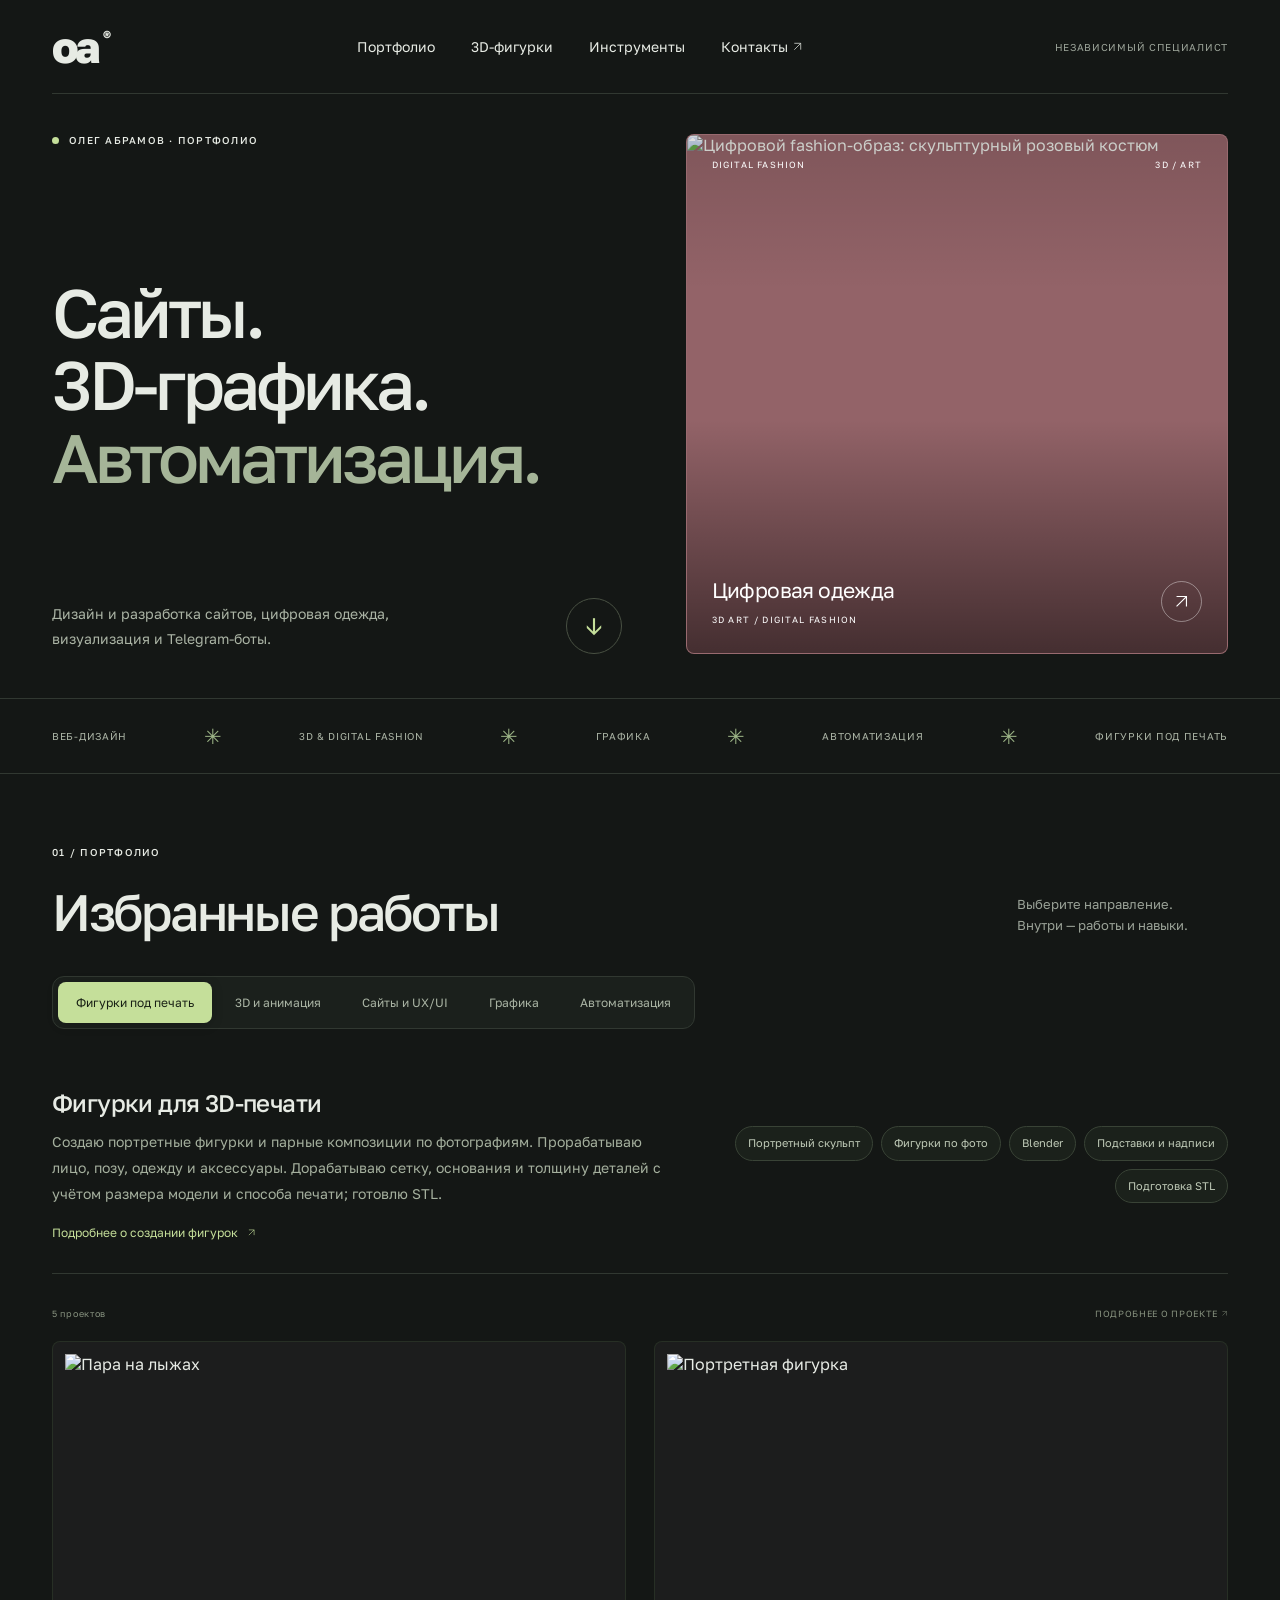
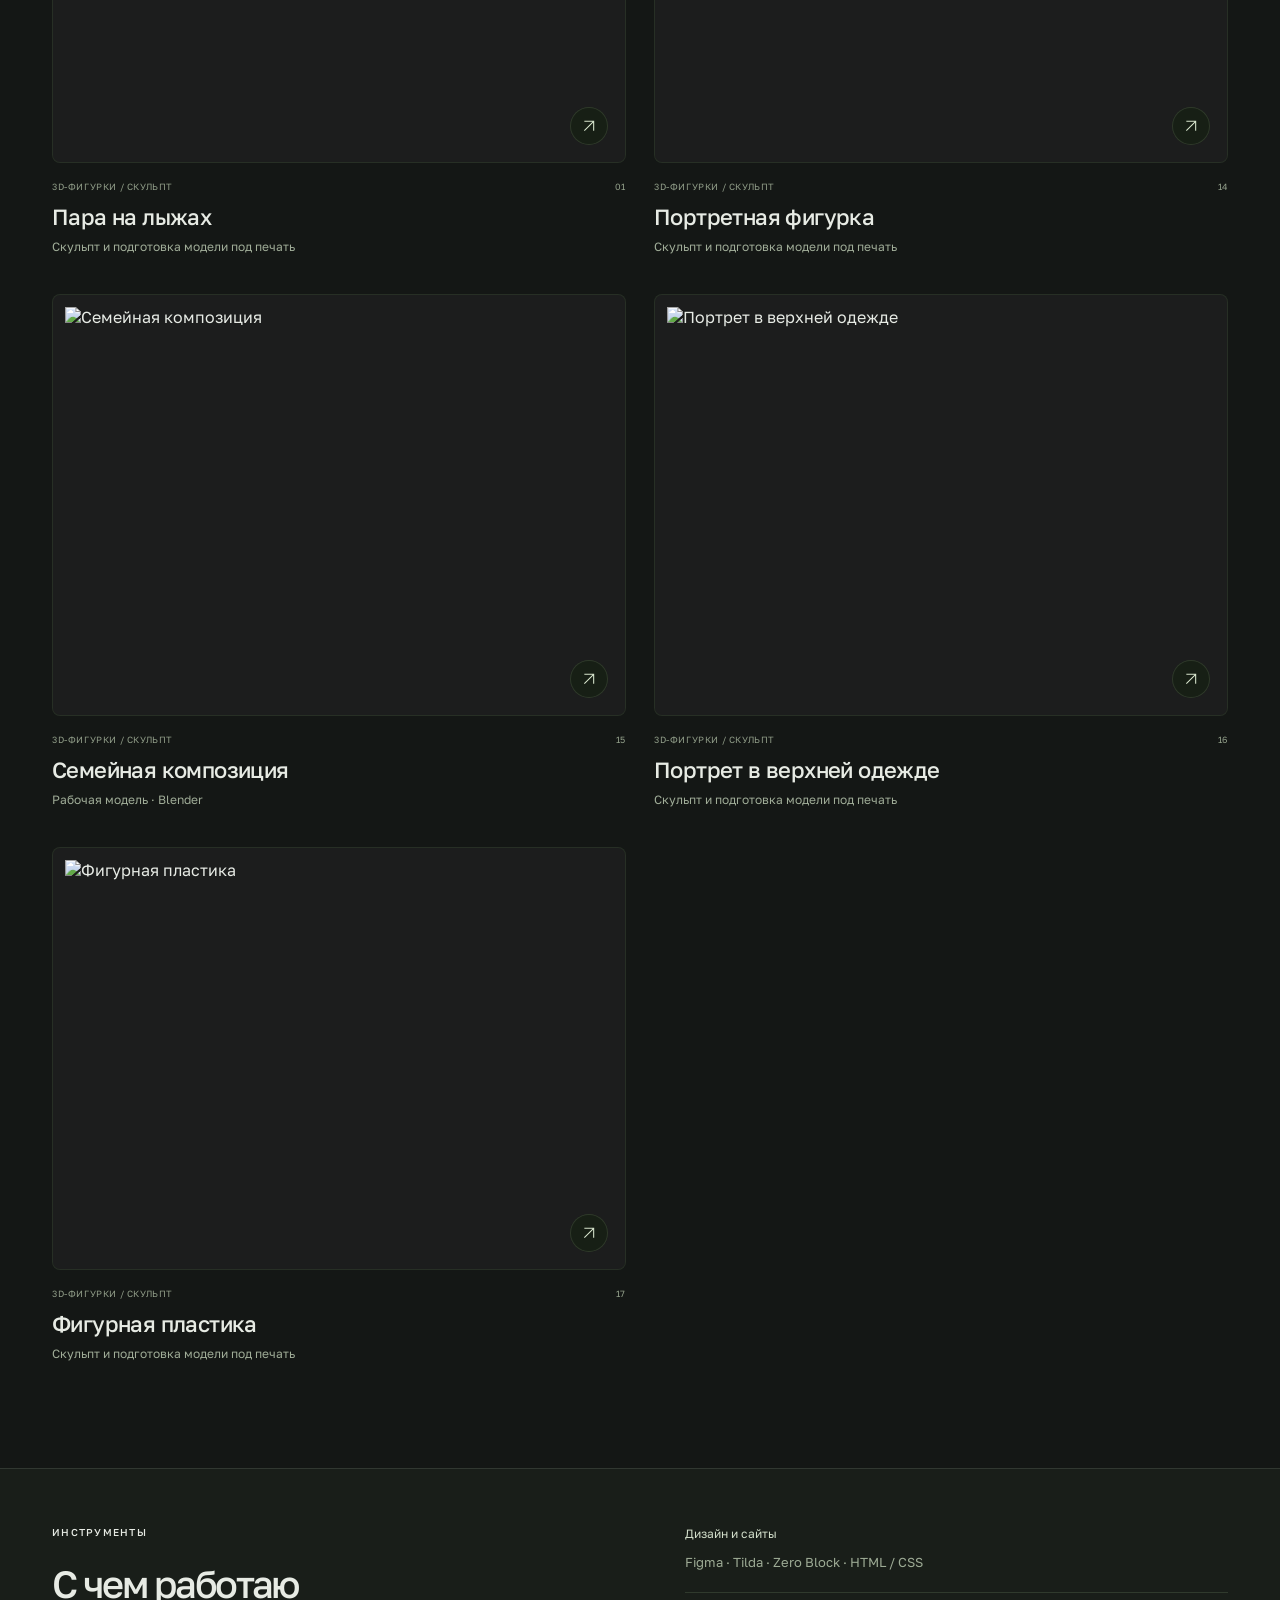
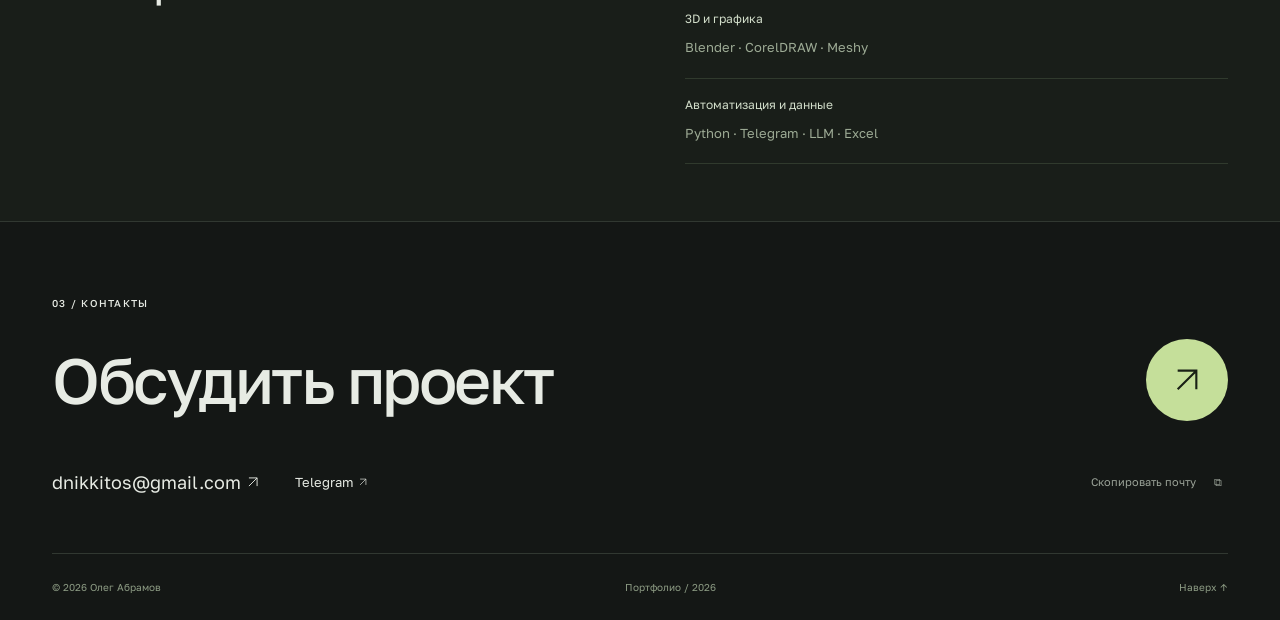
==== index.html @ 455dd344 "Publish clean portfolio with separate discipline tabs" ====
<!doctype html><html lang="ru"><head><meta charset="utf-8"><meta name="viewport" content="width=device-width, initial-scale=1"><meta name="description" content="Портфолио Олега Абрамова: сайты, 3D-визуализация, цифровая одежда, графика, автоматизация и автоматизация."><meta name="theme-color" content="#141715"><title>Олег Абрамов — дизайн, 3D и разработка</title><link rel="icon" href="favicon.svg"><link rel="stylesheet" href="style.css"><script src="projects.js" defer></script><script src="app.js" defer></script></head><body>
<header class="header wrap"><a class="brand" href="#" aria-label="На главную">oa<span>®</span></a><nav aria-label="Главная навигация"><a href="#work">Портфолио</a><a href="figurines.html">3D-фигурки</a><a href="#about" class="nav-tools">Инструменты</a><a href="#contact">Контакты <span>↗</span></a></nav><span class="header-note">НЕЗАВИСИМЫЙ СПЕЦИАЛИСТ</span></header>
<main><section class="hero wrap"><div class="hero-copy"><p class="eyebrow"><span class="dot"></span> ОЛЕГ АБРАМОВ · ПОРТФОЛИО</p><h1>Сайты.<br>3D-графика.<br><span>Автоматизация.</span></h1><div class="hero-bottom"><p>Дизайн и разработка сайтов, цифровая одежда,<br>визуализация и Telegram-боты.</p><a class="round-link" href="#work" aria-label="Перейти к работам">↓</a></div></div><a class="hero-art" href="#work" aria-label="Посмотреть 3D-проекты"><img src="assets/059_8AD25FE9-8E2F-4C19-8.webp" alt="Цифровой fashion-образ: скульптурный розовый костюм" fetchpriority="high"><span class="hero-top">DIGITAL FASHION <b>3D / ART</b></span><span class="hero-caption"><span>Цифровая одежда<small>3D ART / DIGITAL FASHION</small></span><span class="arrow-circle">↗</span></span></a></section>
<div class="disciplines"><div class="wrap discipline-inner"><span>ВЕБ-ДИЗАЙН</span><i>✳</i><span>3D & DIGITAL FASHION</span><i>✳</i><span>ГРАФИКА</span><i>✳</i><span>АВТОМАТИЗАЦИЯ</span><i>✳</i><span>ФИГУРКИ ПОД ПЕЧАТЬ</span></div></div>
<section class="work wrap" id="work"><div class="section-head"><div><p class="eyebrow">01 / ПОРТФОЛИО</p><h2>Избранные работы</h2></div><p class="section-note">Выберите направление.<br>Внутри — работы и навыки.</p></div><div class="filters" role="tablist" aria-label="Направления портфолио"><button id="tab-print" role="tab" aria-controls="portfolio-panel" class="active" data-filter="print" aria-selected="true" tabindex="0">Фигурки под печать</button><button id="tab-3d" role="tab" aria-controls="portfolio-panel" class="" data-filter="3d" aria-selected="false" tabindex="-1">3D и анимация</button><button id="tab-web" role="tab" aria-controls="portfolio-panel" class="" data-filter="web" aria-selected="false" tabindex="-1">Сайты и UX/UI</button><button id="tab-graphic" role="tab" aria-controls="portfolio-panel" class="" data-filter="graphic" aria-selected="false" tabindex="-1">Графика</button><button id="tab-auto" role="tab" aria-controls="portfolio-panel" class="" data-filter="auto" aria-selected="false" tabindex="-1">Автоматизация</button></div><div id="portfolio-panel" role="tabpanel" aria-labelledby="tab-print"><div id="tab-intro" class="tab-intro"></div><div class="results-row"><span id="result-label" aria-live="polite">5 проектов</span><span>ПОДРОБНЕЕ О ПРОЕКТЕ ↗</span></div><div class="project-grid" id="projects"></div></div></section>
<section class="about" id="about"><div class="wrap instruments"><div><p class="eyebrow">ИНСТРУМЕНТЫ</p><h2>С чем работаю</h2></div><div class="instrument-list"><div><span>Дизайн и сайты</span><p>Figma · Tilda · Zero Block · HTML / CSS</p></div><div><span>3D и графика</span><p>Blender · CorelDRAW · Meshy</p></div><div><span>Автоматизация и данные</span><p>Python · Telegram · LLM · Excel</p></div></div></div></section>
<section id="contact" class="contact wrap"><p class="eyebrow">03 / КОНТАКТЫ</p><div class="contact-row"><h2>Обсудить проект</h2><a class="contact-arrow" href="mailto:dnikkitos@gmail.com" aria-label="Написать Олегу">↗</a></div><div class="contact-bottom"><a href="mailto:dnikkitos@gmail.com">dnikkitos@gmail.com ↗</a><a href="https://t.me/StalkQersk" target="_blank" rel="noopener noreferrer">Telegram ↗</a><button id="copy-email">Скопировать почту <span>⧉</span></button></div></section></main><footer class="wrap"><span>© 2026 Олег Абрамов</span><span>Портфолио / 2026</span><a href="#">Наверх ↑</a></footer>
<dialog id="project-dialog" aria-labelledby="modal-title"><button class="close-dialog" aria-label="Закрыть проект">✕</button><div id="modal-content"></div></dialog><dialog id="lightbox" aria-label="Просмотр изображения"><button class="close-lightbox" aria-label="Закрыть изображение">✕</button><button class="light-nav prev" aria-label="Предыдущее изображение">←</button><figure><img alt=""><figcaption></figcaption></figure><button class="light-nav next" aria-label="Следующее изображение">→</button></dialog><div class="toast" role="status" id="toast"></div></body></html>
---- style.css ----
@import url('https://fonts.googleapis.com/css2?family=Golos+Text:wght@400;450;500;550;600;650;700;750;800;900&display=swap');
:root{--bg:#f4f4ef;--ink:#20231f;--muted:#74776e;--line:#d8dad0;--accent:#d1ef78}*{box-sizing:border-box}html{scroll-behavior:smooth;scroll-padding-top:35px}body{margin:0;background:var(--bg);color:var(--ink);font-family:'Golos Text',Arial,sans-serif;-webkit-font-smoothing:antialiased}body:has(dialog[open]){overflow:hidden}a{color:inherit;text-decoration:none}button{font:inherit;color:inherit;cursor:pointer}button,a{-webkit-tap-highlight-color:transparent}button:focus-visible,a:focus-visible{outline:2px solid #627c26;outline-offset:5px}img{display:block;max-width:100%}.wrap{width:calc(100% - 104px);max-width:1440px;margin:auto}.header{height:105px;display:flex;align-items:center;justify-content:space-between;border-bottom:1px solid var(--line)}.brand{font-size:44px;font-weight:800;letter-spacing:-5px;line-height:1}.brand span{font-size:13px;letter-spacing:0;position:relative;top:-23px;left:6px}nav{display:flex;gap:36px;font-size:14px}nav a:hover{color:#768c41}.header-note{font-size:10px;letter-spacing:1px;color:var(--muted)}.hero{display:grid;grid-template-columns:1.06fr 1fr;gap:60px;padding-top:47px;padding-bottom:49px}.eyebrow{font-size:10px;font-weight:500;letter-spacing:1.25px;margin:0 0 25px;display:flex;align-items:center;gap:10px}.dot{width:7px;height:7px;background:#7b983d;border-radius:50%}h1{font-size:clamp(64px,7.4vw,116px);letter-spacing:-7px;line-height:.99;font-weight:500;margin:40px 0 40px}h1>span{color:#929887}.hero-copy{display:flex;flex-direction:column;justify-content:space-between}.hero-bottom{display:flex;align-items:center;justify-content:space-between;max-width:475px}.hero-bottom p{font-size:15px;line-height:1.65;margin:0}.round-link{height:56px;width:56px;border:1px solid #bfc4b5;border-radius:50%;display:grid;place-items:center;font-size:24px;transition:background .2s}.round-link:hover{background:var(--accent)}.hero-art{position:relative;min-height:570px;background:#936368;overflow:hidden;border-radius:3px}.hero-art>img{height:100%;width:100%;object-fit:cover;transition:transform .7s}.hero-art:hover>img{transform:scale(1.025)}.hero-art:after{position:absolute;content:'';inset:0;background:linear-gradient(180deg,#0003,transparent 30%,transparent 55%,#0009);pointer-events:none}.hero-top,.hero-caption{position:absolute;left:25px;right:25px;z-index:1;color:#fff}.hero-top{top:24px;display:flex;justify-content:space-between;font-size:9px;letter-spacing:1.2px}.hero-top b{font-weight:400}.hero-caption{bottom:28px;display:flex;justify-content:space-between;align-items:center;font-size:23px;letter-spacing:-.6px}.hero-caption small{display:block;font-size:9px;letter-spacing:1.3px;margin-top:11px}.arrow-circle{width:41px;height:41px;border:1px solid #fff6;border-radius:50%;display:grid;place-items:center;font-size:22px}.disciplines{border-block:1px solid var(--line)}.discipline-inner{min-height:74px;display:flex;align-items:center;justify-content:space-between;gap:20px;font-size:10px;letter-spacing:.7px}.discipline-inner i{font-size:21px;font-style:normal;color:#8c9878}.work{padding-top:95px;padding-bottom:105px}.section-head{display:flex;align-items:flex-end;justify-content:space-between;margin-bottom:43px}h2{font-size:clamp(34px,3.4vw,54px);line-height:1.12;font-weight:500;letter-spacing:-2.3px;margin:0}.section-note{font-size:13px;line-height:1.6;margin:0 40px 5px 0;color:var(--muted)}.filters{display:flex;flex-wrap:wrap;gap:8px;border-bottom:1px solid var(--line);padding-bottom:23px}.filters button{padding:12px 19px;border:1px solid var(--line);border-radius:30px;background:transparent;font-size:12px;transition:background .2s,border-color .2s}.filters button:hover{border-color:#8c9878}.filters button.active{background:var(--ink);color:#fff;border-color:var(--ink)}sup{font-size:8px;margin-left:5px}.results-row{display:flex;justify-content:space-between;font-size:9px;color:var(--muted);letter-spacing:.7px;margin:22px 0}.project-grid{display:grid;grid-template-columns:repeat(2,minmax(0,1fr));gap:43px 25px}.project-card{min-width:0;animation:appear .4s ease both}.card-button{display:block;width:100%;border:0;background:none;padding:0;text-align:left}.card-visual{aspect-ratio:1.36;background:#e9eae3;position:relative;overflow:hidden;border-radius:3px}.card-visual>img{height:100%;width:100%;object-fit:cover;transition:transform .65s}.card-button:hover .card-visual>img{transform:scale(1.035)}.view-arrow{position:absolute;right:17px;bottom:17px;background:var(--bg);height:38px;width:38px;display:grid;place-items:center;border-radius:50%;font-size:20px;transition:transform .3s}.card-button:hover .view-arrow{transform:rotate(45deg);background:var(--accent)}.card-meta{display:flex;justify-content:space-between;font-size:8px;letter-spacing:1px;color:var(--muted);margin:18px 0 11px}.card-title{font-size:23px;font-weight:500;letter-spacing:-.6px;margin:0 0 7px}.card-sub{margin:0;font-size:12px;color:var(--muted)}.onmi .card-visual{background:#111215}.onmi .card-visual img{object-fit:contain;padding:35px}.craft .card-visual{background:#542b30}.craft .card-visual img{opacity:.54;object-position:center}.craft .visual-type{position:absolute;top:30px;left:33px;color:#fff;font-size:11px;letter-spacing:2px}.craft .visual-title{position:absolute;bottom:48px;left:33px;color:#fff;font-family:Georgia,serif;font-size:48px;line-height:1}.typographic{padding:36px;display:flex;flex-direction:column;justify-content:space-between;height:100%;background:#dfe6d9}.type-kicker{font-size:9px;letter-spacing:2px}.type-title{font-size:clamp(30px,3.7vw,57px);line-height:1;letter-spacing:-2px;font-weight:500}.type-foot{font-size:10px;letter-spacing:.7px;display:flex;justify-content:space-between}.type-symbol{font-size:85px;font-weight:400;align-self:flex-end;line-height:.7}.bot .typographic{background:#273c36;color:#e6f1d7}.desk .typographic{background:#292d36;color:#e9dfce}.data .typographic{background:#d5d3e5;color:#312f46}.nova .typographic{background:#e4e9ca;color:#3c4732}.mk3 .typographic{background:#d0d4cf}.diag .typographic{background:#dbe5e8;color:#2d4552}.about{background:#e8eae1;padding:87px 0}.about-grid{display:grid;grid-template-columns:1fr 1fr;gap:100px}.about-intro{font-size:15px;line-height:1.8;max-width:460px;margin:30px 0}.tools{display:flex;flex-wrap:wrap;gap:8px}.tools span{font-size:10px;border:1px solid #c3c9b9;padding:8px 12px;border-radius:30px}.steps>div{border-top:1px solid #c5ccbc;padding:25px 0;display:grid;grid-template-columns:40px 1fr}.steps span{font-size:10px;color:var(--muted);padding-top:5px}.steps h3{font-size:20px;letter-spacing:-.5px;margin:0;font-weight:500}.steps p{grid-column:2;font-size:12px;line-height:1.7;color:#6d7566;max-width:340px;margin:12px 0 2px}.contact{padding-top:95px;padding-bottom:60px}.contact-row{display:flex;align-items:center;justify-content:space-between;margin:36px 0 50px}.contact h2{font-size:clamp(40px,5.9vw,90px);letter-spacing:-4px}.contact h2 span{color:#929887}.contact-arrow{width:105px;height:105px;border-radius:50%;display:grid;place-items:center;font-size:54px;background:var(--accent);transition:transform .3s}.contact-arrow:hover{transform:rotate(45deg)}.contact-bottom{display:flex;gap:35px;align-items:center;font-size:13px}.contact-bottom>a:first-child{font-size:18px}.contact-bottom button{margin-left:auto;background:none;border:0;font-size:11px;color:var(--muted)}.contact-bottom button span{margin-left:15px}footer{padding-block:27px;display:flex;justify-content:space-between;font-size:10px;color:var(--muted);border-top:1px solid var(--line)}dialog{border:0;color:var(--ink);background:var(--bg);padding:0;width:min(1100px,calc(100vw - 40px));max-height:92dvh;border-radius:4px}dialog::backdrop{background:#131810b8;backdrop-filter:blur(5px)}.close-dialog,.close-lightbox{position:sticky;float:right;top:17px;right:17px;margin:17px 17px 0 0;width:40px;height:40px;border-radius:50%;background:var(--ink);color:#fff;border:0;z-index:3}.modal-info{padding:55px 55px 35px}.modal-info h2{font-size:46px;max-width:850px;margin:16px 0 18px}.modal-info>p{font-size:15px;line-height:1.8;max-width:720px;color:#697060}.modal-tags{display:flex;gap:7px;flex-wrap:wrap;margin:24px 0}.modal-tags span{border:1px solid var(--line);padding:7px 12px;border-radius:20px;font-size:10px}.modal-info ul{padding-left:17px;line-height:2;font-size:13px}.case-link{display:inline-block;padding:13px 18px;background:var(--ink);color:white;font-size:12px;margin-top:10px;border-radius:3px}.case-status{font-size:11px;color:var(--muted)}.media-grid{display:grid;grid-template-columns:repeat(2,minmax(0,1fr));gap:12px;padding:12px}.media-button{padding:0;border:0;background:#e5e7e0;position:relative;cursor:zoom-in}.media-button img{width:100%;height:400px;object-fit:contain}.media-grid video{width:100%;height:400px;object-fit:contain;background:#101210}.gallery-note{padding:0 55px 20px;font-size:11px;color:var(--muted)}#lightbox{width:96vw;height:96dvh;max-width:none;max-height:none;background:#131710;color:#fff;overflow:hidden}#lightbox figure{margin:0;display:flex;align-items:center;justify-content:center;flex-direction:column;height:100%;padding:50px 70px}#lightbox img{max-height:calc(100% - 30px);width:100%;object-fit:contain}#lightbox figcaption{font-size:10px;margin-top:15px;color:#aeb5a7}.light-nav{position:absolute;top:48%;background:#ffffff15;color:#fff;width:44px;height:44px;border:1px solid #ffffff30;border-radius:50%;font-size:20px}.prev{left:15px}.next{right:15px}.toast{position:fixed;bottom:25px;left:50%;transform:translate(-50%,20px);opacity:0;pointer-events:none;background:var(--ink);color:white;padding:15px 22px;border-radius:40px;font-size:12px;transition:.2s;z-index:30}.toast.show{opacity:1;transform:translate(-50%,0)}@keyframes appear{from{opacity:0;transform:translateY(12px)}to{opacity:1;transform:translateY(0)}}
@media(min-width:1500px){.hero-art{min-height:650px}}@media(max-width:1000px){.wrap{width:calc(100% - 56px)}.header-note{display:none}.hero{gap:28px}.hero-art{min-height:490px}h1{letter-spacing:-5px}.hero-caption{font-size:19px}.discipline-inner{gap:12px;font-size:8px}.about-grid{gap:45px}.section-note{margin-right:0}.filters button{font-size:11px;padding:10px 15px}.contact-bottom{gap:20px}.card-title{font-size:21px}}@media(max-width:680px){.wrap{width:calc(100% - 36px)}.header{height:78px}.brand{font-size:37px}nav{gap:21px;font-size:12px}.hero{grid-template-columns:1fr;padding-top:32px;gap:30px;padding-bottom:30px}.hero .eyebrow{font-size:9px;margin-bottom:0}h1{font-size:77px;letter-spacing:-5px;line-height:.96;margin:32px 0}.hero-bottom{max-width:none}.hero-bottom p{font-size:13px}.hero-art{min-height:450px;height:115vw;max-height:600px}.discipline-inner{flex-wrap:wrap;justify-content:center;padding-block:19px;gap:14px;font-size:8px;min-height:0}.discipline-inner i{font-size:13px}.discipline-inner i:nth-last-of-type(1){display:none}.work{padding-top:57px;padding-bottom:58px}.section-head{display:block;margin-bottom:29px}h2{font-size:33px;letter-spacing:-1.5px}.section-note{margin-top:21px;font-size:12px}.section-note br{display:none}.filters{gap:6px;padding-bottom:18px}.filters button{padding:10px 12px;font-size:10px}.results-row{font-size:8px}.results-row>span:last-child{max-width:165px;text-align:right;font-size:7px}.project-grid{grid-template-columns:1fr;gap:30px}.card-title{font-size:23px}.card-meta{margin-top:14px}.card-visual{aspect-ratio:1.22}.typographic{padding:30px}.type-title{font-size:45px}.about{padding:52px 0}.about-grid{grid-template-columns:1fr;gap:38px}.about-intro{font-size:14px}.steps h3{font-size:20px}.contact{padding-top:58px;padding-bottom:38px}.contact-row{margin:24px 0 30px;align-items:flex-end}.contact h2{font-size:39px;letter-spacing:-2px}.contact-arrow{width:55px;height:55px;font-size:30px;flex-shrink:0;margin-left:5px}.contact-bottom{flex-wrap:wrap;gap:20px;font-size:12px}.contact-bottom>a:first-child{width:100%;font-size:20px}.contact-bottom button{font-size:10px}footer{font-size:9px;gap:15px}footer>span:nth-child(2){display:none}dialog{width:calc(100vw - 16px);max-height:96dvh}.modal-info{padding:52px 22px 22px}.modal-info h2{font-size:31px}.modal-info>p{font-size:13px}.media-grid{grid-template-columns:1fr;padding:8px;gap:8px}.media-button img,.media-grid video{height:340px}.gallery-note{padding:0 22px 15px}#lightbox figure{padding:55px 35px}.light-nav{width:32px;height:32px;font-size:16px}.prev{left:4px}.next{right:4px}}@media(prefers-reduced-motion:reduce){html{scroll-behavior:auto}*,*:before,*:after{animation:none!important;transition:none!important}}
.icon-arrow{display:inline-block;width:.8em;height:.8em;background:currentColor;mask:url("data:image/svg+xml,%3Csvg xmlns='http://www.w3.org/2000/svg' viewBox='0 0 24 24'%3E%3Cpath d='M5 19 19 5M5 5h14v14' fill='none' stroke='black' stroke-width='1.6'/%3E%3C/svg%3E") center/contain no-repeat;vertical-align:baseline}
@media(max-width:680px){h1{font-size:clamp(59px,19.5vw,77px)}}
/* Refined spacing and quieter hierarchy. */
.header{height:94px}.hero{gap:64px;padding-top:40px;padding-bottom:44px}.hero-art{min-height:530px}.hero h1{font-size:clamp(64px,7vw,105px);letter-spacing:-6px;margin-block:35px}.work{padding-top:78px}.section-head{margin-bottom:36px}.section-head h2{font-size:clamp(34px,4vw,58px)}.section-note{max-width:260px}.card-meta{font-size:9px;letter-spacing:.6px}.project-grid{gap:38px 28px}.card-visual{border-radius:5px}.card-title{font-size:22px}.card-sub{line-height:1.6}.hero-caption{font-size:21px}.header-note{letter-spacing:.7px}.media-grid:has(>.media-button:only-child){grid-template-columns:1fr}.media-grid:has(>.media-button:only-child) img{height:auto;max-height:700px}.about{padding-block:73px}.contact{padding-top:78px}
@media(max-width:1000px){.hero{gap:30px}.hero-art{min-height:480px}.hero h1{letter-spacing:-4px}.project-grid{gap:33px 22px}}
@media(max-width:680px){.header{height:76px}.hero{gap:27px;padding-top:30px;padding-bottom:28px}.hero h1{font-size:clamp(59px,19.5vw,77px);letter-spacing:-5px;margin-block:30px}.hero-art{min-height:420px}.work{padding-top:48px}.section-head{margin-bottom:25px}.section-head h2{font-size:35px}.project-grid{gap:29px}.section-note{margin-top:16px}.hero-caption{font-size:19px}.card-meta{font-size:9px}.about{padding-block:48px}.contact{padding-top:50px}}
/* Dark portfolio */
:root{color-scheme:dark;--bg:#141715;--ink:#e7ebe4;--muted:#9ba398;--line:#313831;--accent:#c5df9a}body{background:var(--bg)}.header{border-color:var(--line)}nav a:hover{color:var(--accent)}.dot{background:var(--accent)}.brand{letter-spacing:-4px}.hero{grid-template-columns:1.05fr 1fr}.hero h1{font-size:clamp(43px,5.35vw,79px);letter-spacing:-4px;line-height:1.06}.hero h1>span{color:#a5b598}.hero-bottom{max-width:none;gap:18px}.hero-bottom p{font-size:14px;line-height:1.8;color:#abb4a5}.hero-art{min-height:520px;border:1px solid #ffffff0b;border-radius:8px}.hero-art>img{filter:saturate(.8)}.hero-art:after{background:linear-gradient(180deg,#0002,transparent 30%,transparent 55%,#0008)}.round-link{border-color:#495143;color:var(--accent)}.round-link:hover{color:#141715}.discipline-inner{color:#acb5a6}.discipline-inner i{color:#9db587}.work{padding-top:72px}.section-note{color:var(--muted)}.filters{gap:5px;padding:5px;border:1px solid var(--line);border-radius:12px;background:#1b201c;width:fit-content;max-width:100%}.filters button{border:0;background:transparent;color:#aab4a4;border-radius:8px;padding:13px 18px;transition:color .22s,background .22s,box-shadow .22s}.filters button:hover{background:#242c24;color:#e7ebe4}.filters button.active{background:#c5df9a;color:#192015;box-shadow:0 2px 12px #0003}.filters button:focus-visible{outline-color:#c5df9a}.tab-intro{display:grid;grid-template-columns:1.25fr 1fr;gap:64px;margin:30px 0 34px;padding:29px 0 32px;border-bottom:1px solid var(--line);animation:tab-in .35s ease both}.tab-intro h3{font-size:24px;letter-spacing:-.6px;font-weight:500;margin:0 0 12px}.tab-intro p{font-size:14px;line-height:1.85;max-width:650px;margin:0;color:#a5b09e}.skill-tags{display:flex;align-content:center;align-items:flex-start;justify-content:flex-end;gap:8px;flex-wrap:wrap}.skill-tags span{font-size:11px;line-height:1.5;border:1px solid #394336;border-radius:25px;padding:8px 12px;color:#c0cbb8;background:#1b211b}.results-row{margin-top:0;color:#87927f}.project-card{animation:none;opacity:0;transform:translateY(17px);transition:opacity .65s ease var(--delay,0ms),transform .65s cubic-bezier(.22,.61,.36,1) var(--delay,0ms)}.project-card.in-view{opacity:1;transform:none}.card-visual{background:#20281e;border-radius:8px;border:1px solid #ffffff08}.card-visual>img{transition:transform .75s cubic-bezier(.22,.61,.36,1),filter .5s;filter:saturate(.83)}.card-button:hover .card-visual>img{filter:saturate(1);transform:scale(1.025)}.card-button:hover .card-title{color:var(--accent)}.card-title{transition:color .25s}.view-arrow{background:#172015ed;color:#d7e5cd;border:1px solid #75896940;backdrop-filter:blur(8px)}.card-button:hover .view-arrow{color:#172015}.card-meta{color:#929f8a}.card-sub{color:#a0ad98}.typographic{background:#273225;color:#e4eddb;padding:37px}.bot .typographic{background:#24362f;color:#d5e5cd}.desk .typographic{background:#28302f;color:#d9e2d3}.data .typographic{background:#302e3b;color:#e1d9ee}.nova .typographic{background:#303b26;color:#d7e9c5}.mk3 .typographic{background:#2e3530;color:#d5e0d3}.diag .typographic{background:#25333a;color:#d0e2e6}.type-title{font-size:clamp(32px,4vw,58px)}.type-kicker,.type-foot{opacity:.72}.type-symbol{opacity:.45}.onmi .card-visual{background:#101310}.about{background:#191e19;border-block:1px solid var(--line);padding:57px 0}.instruments{display:grid;grid-template-columns:1fr 1fr;gap:90px}.instruments h2{font-size:38px}.instrument-list>div{padding:18px 0;border-bottom:1px solid #303a2d;display:flex;flex-direction:column;gap:10px}.instrument-list>div:first-child{padding-top:0}.instrument-list span{font-size:12px;color:#d2deca}.instrument-list p{font-size:13px;line-height:1.8;color:#9dab95;margin:0}.contact{padding-top:75px}.contact-row{margin-top:30px}.contact h2{font-size:clamp(38px,5vw,72px);letter-spacing:-2.5px}.contact-arrow{width:82px;height:82px;font-size:40px;color:#192015}.contact-bottom>a:hover{color:var(--accent)}footer{color:#8e9d85}dialog{background:#1a201a;color:#e7ebe4;border:1px solid #3a4634;border-radius:10px}dialog::backdrop{background:#090d09bf}.modal-info>p{color:#a9b79f}.modal-tags span{border-color:#3c4935;color:#c5d4ba}.case-link{background:#c5df9a;color:#172015}.media-button{background:#131813}.media-grid{background:#131813;border-radius:8px}.gallery-note{color:#96a58b}.close-dialog,.close-lightbox{background:#c5df9a;color:#172015}.toast{background:#c5df9a;color:#172015}.brand:hover{color:var(--accent)}.header nav a{transition:color .2s}.hero-copy{animation:hero-in .7s cubic-bezier(.22,.61,.36,1) both}.hero-art{animation:hero-in .8s cubic-bezier(.22,.61,.36,1) .1s both}@keyframes tab-in{from{opacity:0;transform:translateY(7px)}to{opacity:1;transform:none}}@keyframes hero-in{from{opacity:0;transform:translateY(14px)}to{opacity:1;transform:none}}
@media(max-width:1000px){.hero h1{font-size:clamp(40px,5.5vw,65px);letter-spacing:-3px}.hero-art{min-height:450px}.filters button{padding:11px 13px;font-size:11px}.tab-intro{gap:35px}.instruments{gap:50px}.skill-tags{justify-content:flex-start}}
@media(max-width:680px){.hero{grid-template-columns:1fr}.hero h1{font-size:clamp(37px,9.7vw,62px);letter-spacing:-2.7px;line-height:1.1;margin-block:29px}.hero-bottom p{font-size:12px;line-height:1.8}.hero-bottom p br{display:none}.hero-art{min-height:420px}.hero-top{font-size:8px}.hero-caption{font-size:20px}.work{padding-top:48px}.filters{width:100%;flex-wrap:nowrap;overflow-x:auto;scrollbar-width:thin;border-radius:10px;padding:5px;scrollbar-color:#48593b transparent}.filters button{white-space:nowrap;flex-shrink:0;padding:12px 14px;font-size:11px}.tab-intro{grid-template-columns:1fr;gap:21px;margin:20px 0 25px;padding:20px 0 25px}.tab-intro h3{font-size:23px}.tab-intro p{font-size:13px;line-height:1.8}.skill-tags{gap:7px;justify-content:flex-start}.skill-tags span{font-size:10px;padding:7px 10px}.instruments{grid-template-columns:1fr;gap:29px}.instruments h2{font-size:32px}.instrument-list p{font-size:12px}.about{padding-block:44px}.contact h2{font-size:36px;letter-spacing:-1.5px}.contact-arrow{width:55px;height:55px;font-size:29px}.contact-row{align-items:center}.contact{padding-top:48px}.contact-bottom>a:first-child{font-size:19px}.type-title{font-size:45px}}
@media(prefers-reduced-motion:reduce){.project-card{opacity:1;transform:none}.tab-intro,.hero-copy,.hero-art{animation:none!important}}
.text-link{display:inline-flex;align-items:center;gap:9px;font-size:12px;color:var(--accent);margin-top:18px}.figure-hero{display:grid;grid-template-columns:1fr 1fr;gap:70px;padding-block:46px 55px;align-items:center}.figure-intro .eyebrow{margin-top:43px;font-size:10px}.back-link{font-size:11px;color:var(--muted)}.figure-hero h1{font-size:clamp(33px,4.3vw,64px);letter-spacing:-2.5px;line-height:1.13;margin:0 0 25px}.figure-hero h1 span{color:#a5b598}.figure-description{font-size:14px;line-height:1.85;color:#a9b4a2;max-width:490px}.figure-actions{display:flex;gap:25px;align-items:center;flex-wrap:wrap;margin-top:29px}.figure-actions .text-link{margin:0}.solid-link{padding:15px 20px;background:var(--accent);color:#1a2315;border-radius:6px;font-size:12px;transition:background .2s,transform .2s}.solid-link:hover{background:#d8edb5;transform:translateY(-2px)}.figure-media-note{font-size:10px;color:#7f8d76;line-height:1.7;margin-top:26px}.figure-hero-image{height:650px;position:relative;background:#1b1c1c;border:1px solid var(--line);border-radius:9px;overflow:hidden}.figure-hero-image img{width:100%;height:100%;object-fit:contain;padding:15px}.figure-hero-image>span{position:absolute;left:23px;top:23px;font-size:9px;letter-spacing:1px;color:#b7c4ac;background:#171b16bb;padding:8px 11px;border-radius:4px}.figure-skills{display:grid;grid-template-columns:repeat(3,1fr);gap:40px;padding-block:31px 36px;border-block:1px solid var(--line)}.figure-skills>div>span{color:#80956e;font-size:10px}.figure-skills h2{font-size:20px;letter-spacing:-.4px;line-height:1.3;margin:14px 0 10px}.figure-skills p{color:var(--muted);font-size:12px;line-height:1.8;max-width:330px;margin:0}.figure-models{padding-block:80px}.figure-models h2{font-size:42px;letter-spacing:-1.6px}.figure-projects{display:grid;grid-template-columns:1fr 1fr;gap:28px}.figure-case{border:1px solid var(--line);background:#191e19;border-radius:9px;overflow:hidden}.figure-featured{grid-column:1/-1}.figure-case-header{padding:26px 28px 23px}.figure-case-header .eyebrow{font-size:9px;margin-bottom:14px;color:#91a881}.figure-case h3{font-size:26px;letter-spacing:-.7px;font-weight:500;margin:0 0 13px}.figure-case-header p{font-size:12px;line-height:1.8;color:#99a78f;max-width:700px;margin:0}.figure-case-images{display:grid;grid-template-columns:1fr;gap:1px;background:var(--line)}.figure-featured .figure-case-images{grid-template-columns:1fr 1fr}.figure-open{position:relative;display:block;width:100%;padding:0;border:0;background:#1b1c1c;cursor:zoom-in;overflow:hidden}.figure-open img{height:590px;width:100%;object-fit:contain;transition:transform .7s cubic-bezier(.22,.61,.36,1)}.figure-open:hover img{transform:scale(1.025)}.figure-zoom{position:absolute;bottom:17px;right:17px;width:34px;height:34px;border-radius:50%;border:1px solid #71836950;background:#161d14c9;display:grid;place-items:center;font-size:20px;color:#d4e6c6}.figure-case-footer{padding:20px 26px;display:flex;align-items:center;justify-content:space-between;gap:20px}.figure-case-footer>div{display:flex;gap:7px;flex-wrap:wrap}.figure-case-footer>div span{font-size:9px;color:#a8b79b;border:1px solid #35422d;border-radius:20px;padding:6px 9px}.figure-case-footer>button{background:none;border:0;color:var(--accent);font-size:11px;white-space:nowrap;padding:0}.figure-process{padding:67px 0;background:#191e19;border-block:1px solid var(--line)}.figure-process h2{font-size:38px;letter-spacing:-1.3px}.figure-process-grid{display:grid;grid-template-columns:repeat(4,1fr);gap:30px;margin-top:40px}.figure-process-grid>div{border-top:1px solid #3d4a34;padding-top:20px}.figure-process-grid span{font-size:9px;letter-spacing:.6px;color:#8da47d}.figure-process-grid h3{font-size:19px;letter-spacing:-.4px;font-weight:500;margin:18px 0 12px}.figure-process-grid p{font-size:12px;line-height:1.8;color:#95a58b;margin:0}.figure-reveal{opacity:0;transform:translateY(18px);transition:opacity .65s,transform .65s cubic-bezier(.22,.61,.36,1)}.figure-reveal.in-view{opacity:1;transform:none}#figure-lightbox{width:96vw;height:96dvh;max-width:none;max-height:none;background:#101410;color:#e7ebe4;overflow:hidden}#figure-lightbox figure{margin:0;height:100%;padding:45px 70px;display:flex;flex-direction:column;align-items:center;justify-content:center}#figure-lightbox img{height:calc(100% - 30px);max-width:100%;object-fit:contain}#figure-lightbox figcaption{font-size:11px;color:#abb99f;margin-top:15px}.figure-light-close{position:absolute;right:17px;top:17px;width:38px;height:38px;border:0;border-radius:50%;background:var(--accent);color:#1b2515;z-index:2}.project-card:has([data-project^='print-']) .card-visual img{object-fit:contain;background:#1c1d1d;padding:12px}
@media(max-width:1000px){.figure-hero{gap:35px}.figure-hero-image{height:570px}.figure-open img{height:490px}.figure-process-grid{grid-template-columns:1fr 1fr}.figure-case-footer{align-items:flex-start;flex-direction:column;gap:15px}.figure-skills{gap:25px}nav{gap:24px}}
@media(max-width:680px){.nav-tools{display:none}nav{gap:16px;font-size:11px}.figure-hero{grid-template-columns:1fr;gap:28px;padding-block:30px}.figure-intro .eyebrow{margin-top:31px;font-size:9px}.figure-hero h1{font-size:clamp(30px,8.6vw,43px);letter-spacing:-1.8px;margin-bottom:20px}.figure-description{font-size:13px}.figure-actions{gap:18px;margin-top:23px}.figure-actions .text-link{font-size:11px}.solid-link{font-size:11px;padding:13px 15px}.figure-hero-image{height:540px}.figure-skills{grid-template-columns:1fr;gap:25px;padding-block:28px}.figure-skills>div{display:grid;grid-template-columns:25px 1fr;column-gap:10px}.figure-skills h2{font-size:20px;margin:0 0 10px}.figure-skills p{grid-column:2;max-width:none}.figure-skills>div>span{padding-top:5px}.figure-models{padding-block:50px}.figure-models h2{font-size:32px}.figure-projects{grid-template-columns:1fr;gap:23px}.figure-featured{grid-column:auto}.figure-featured .figure-case-images{grid-template-columns:1fr 1fr}.figure-featured .figure-open img{height:310px;padding:4px}.figure-case-header{padding:23px 21px}.figure-case h3{font-size:24px}.figure-case-header p{font-size:12px}.figure-open img{height:500px}.figure-case-footer{padding:19px 21px;gap:17px}.figure-process{padding-block:47px}.figure-process h2{font-size:30px}.figure-process-grid{grid-template-columns:1fr;gap:28px;margin-top:30px}.figure-process-grid h3{margin:13px 0 10px;font-size:20px}#figure-lightbox figure{padding:55px 35px}#figure-lightbox figcaption{font-size:10px}.figurine-page .contact-bottom>a:last-child{font-size:11px}}
@media(prefers-reduced-motion:reduce){.figure-reveal{opacity:1;transform:none}}
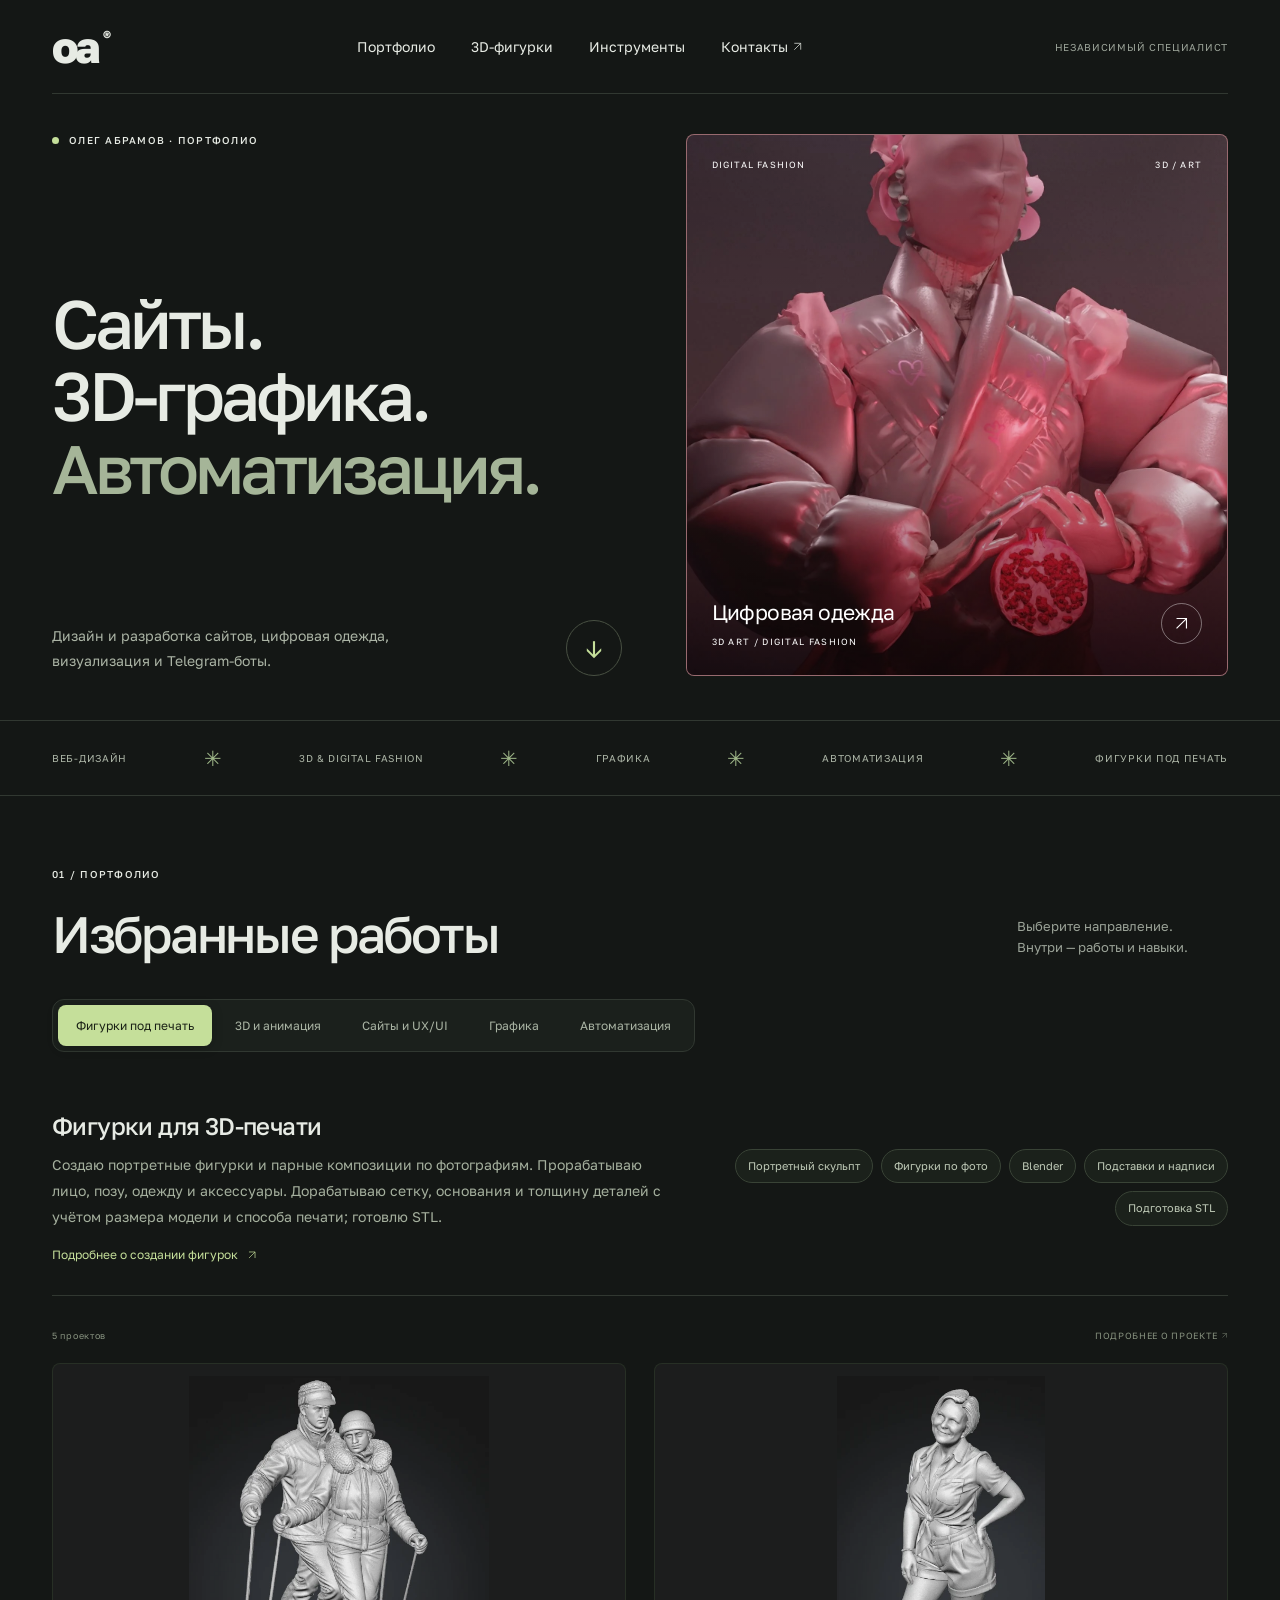
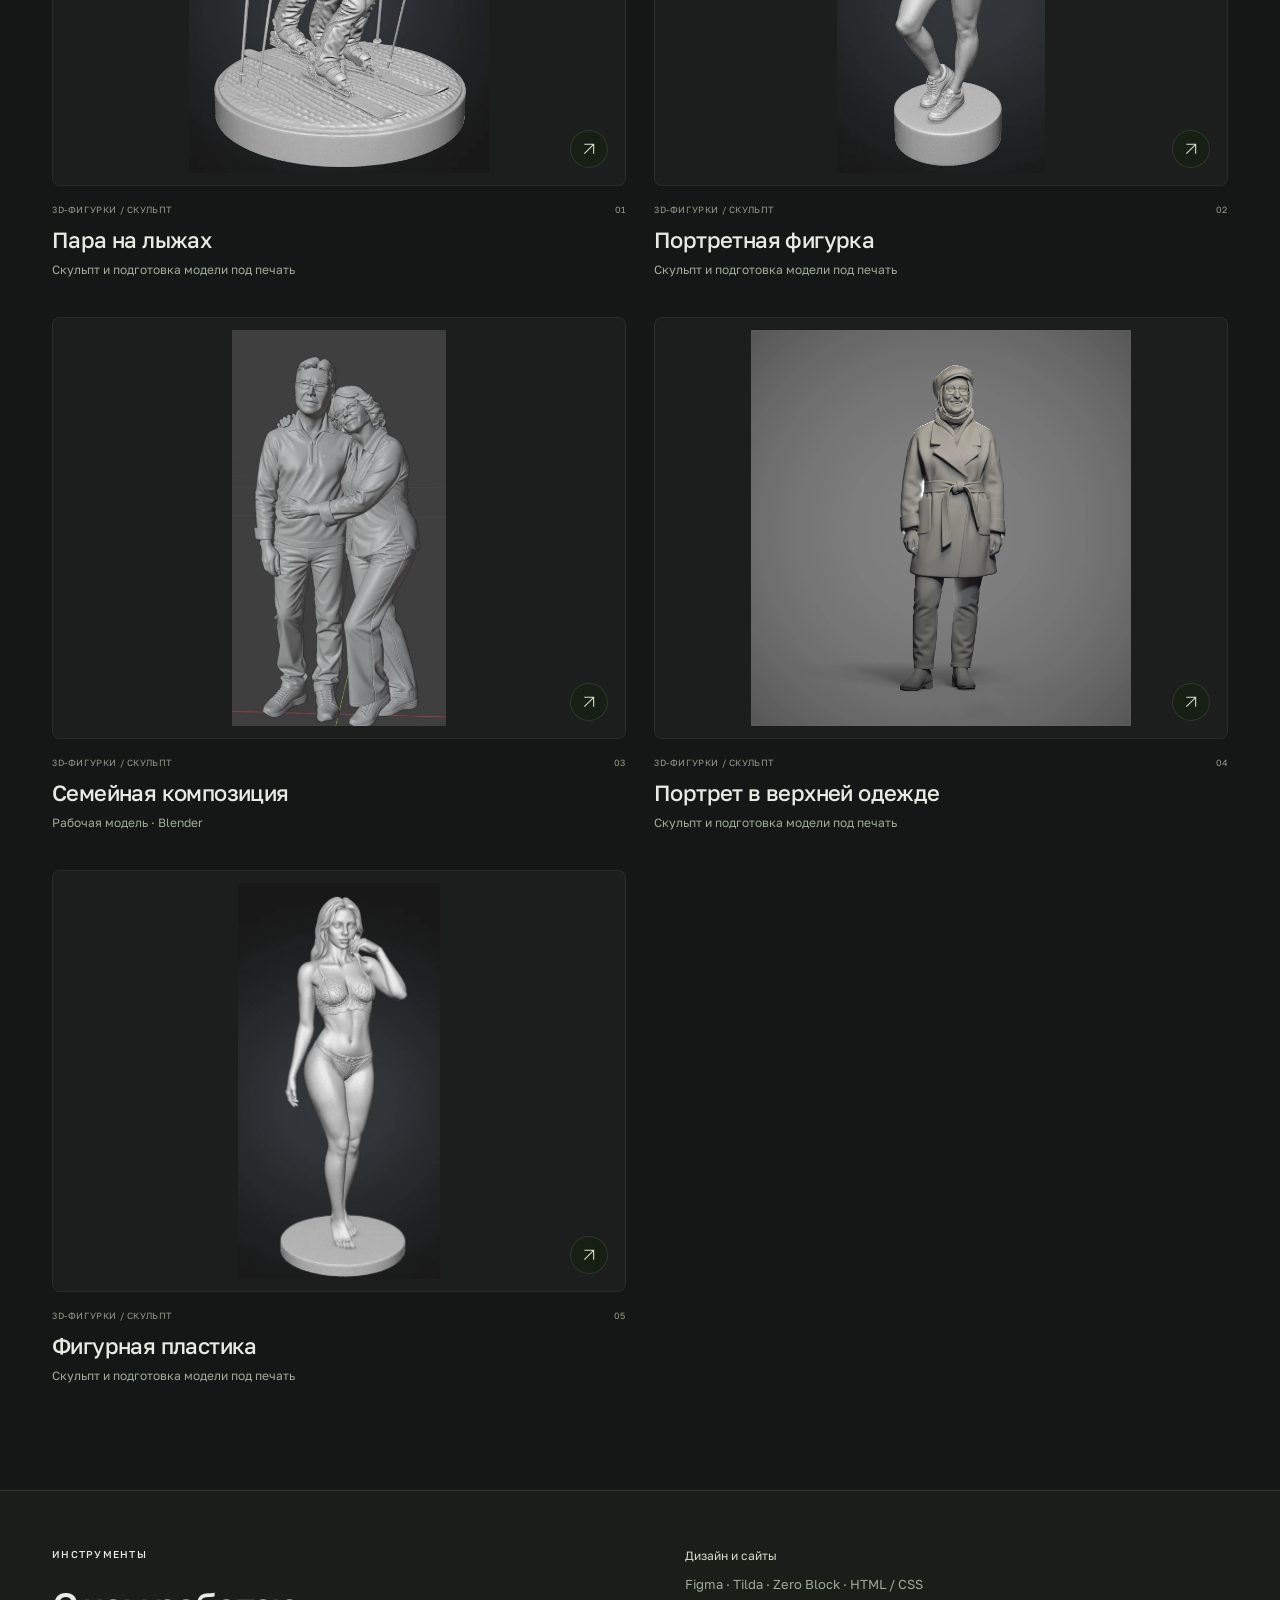
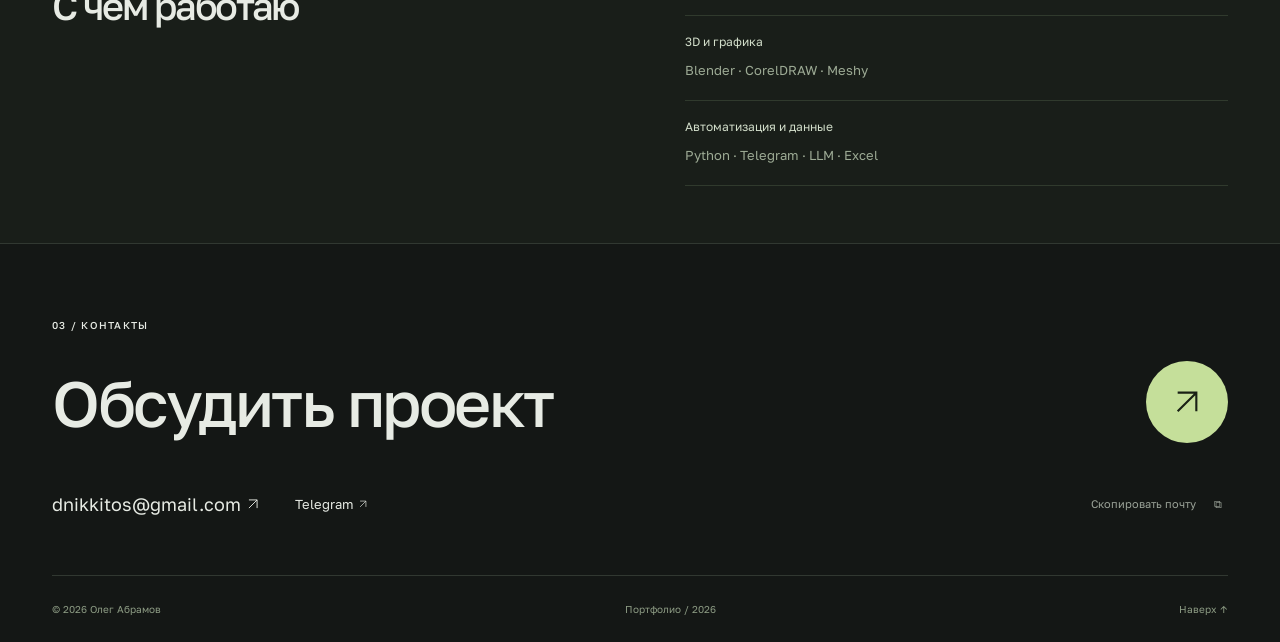
==== commit 09c7e739: "Polish metadata and numbering within portfolio tabs" ====
--- a/index.html
+++ b/index.html
@@ -1,4 +1,4 @@
-<!doctype html><html lang="ru"><head><meta charset="utf-8"><meta name="viewport" content="width=device-width, initial-scale=1"><meta name="description" content="Портфолио Олега Абрамова: сайты, 3D-визуализация, цифровая одежда, графика, автоматизация и автоматизация."><meta name="theme-color" content="#141715"><title>Олег Абрамов — дизайн, 3D и разработка</title><link rel="icon" href="favicon.svg"><link rel="stylesheet" href="style.css"><script src="projects.js" defer></script><script src="app.js" defer></script></head><body>
+<!doctype html><html lang="ru"><head><meta charset="utf-8"><meta name="viewport" content="width=device-width, initial-scale=1"><meta name="description" content="Портфолио Олега Абрамова: сайты, 3D-визуализация, цифровая одежда, графика и автоматизация."><meta name="theme-color" content="#141715"><title>Олег Абрамов — дизайн, 3D и разработка</title><link rel="icon" href="favicon.svg"><link rel="stylesheet" href="style.css"><script src="projects.js" defer></script><script src="app.js" defer></script></head><body>
 <header class="header wrap"><a class="brand" href="#" aria-label="На главную">oa<span>®</span></a><nav aria-label="Главная навигация"><a href="#work">Портфолио</a><a href="figurines.html">3D-фигурки</a><a href="#about" class="nav-tools">Инструменты</a><a href="#contact">Контакты <span>↗</span></a></nav><span class="header-note">НЕЗАВИСИМЫЙ СПЕЦИАЛИСТ</span></header>
 <main><section class="hero wrap"><div class="hero-copy"><p class="eyebrow"><span class="dot"></span> ОЛЕГ АБРАМОВ · ПОРТФОЛИО</p><h1>Сайты.<br>3D-графика.<br><span>Автоматизация.</span></h1><div class="hero-bottom"><p>Дизайн и разработка сайтов, цифровая одежда,<br>визуализация и Telegram-боты.</p><a class="round-link" href="#work" aria-label="Перейти к работам">↓</a></div></div><a class="hero-art" href="#work" aria-label="Посмотреть 3D-проекты"><img src="assets/059_8AD25FE9-8E2F-4C19-8.webp" alt="Цифровой fashion-образ: скульптурный розовый костюм" fetchpriority="high"><span class="hero-top">DIGITAL FASHION <b>3D / ART</b></span><span class="hero-caption"><span>Цифровая одежда<small>3D ART / DIGITAL FASHION</small></span><span class="arrow-circle">↗</span></span></a></section>
 <div class="disciplines"><div class="wrap discipline-inner"><span>ВЕБ-ДИЗАЙН</span><i>✳</i><span>3D & DIGITAL FASHION</span><i>✳</i><span>ГРАФИКА</span><i>✳</i><span>АВТОМАТИЗАЦИЯ</span><i>✳</i><span>ФИГУРКИ ПОД ПЕЧАТЬ</span></div></div>
